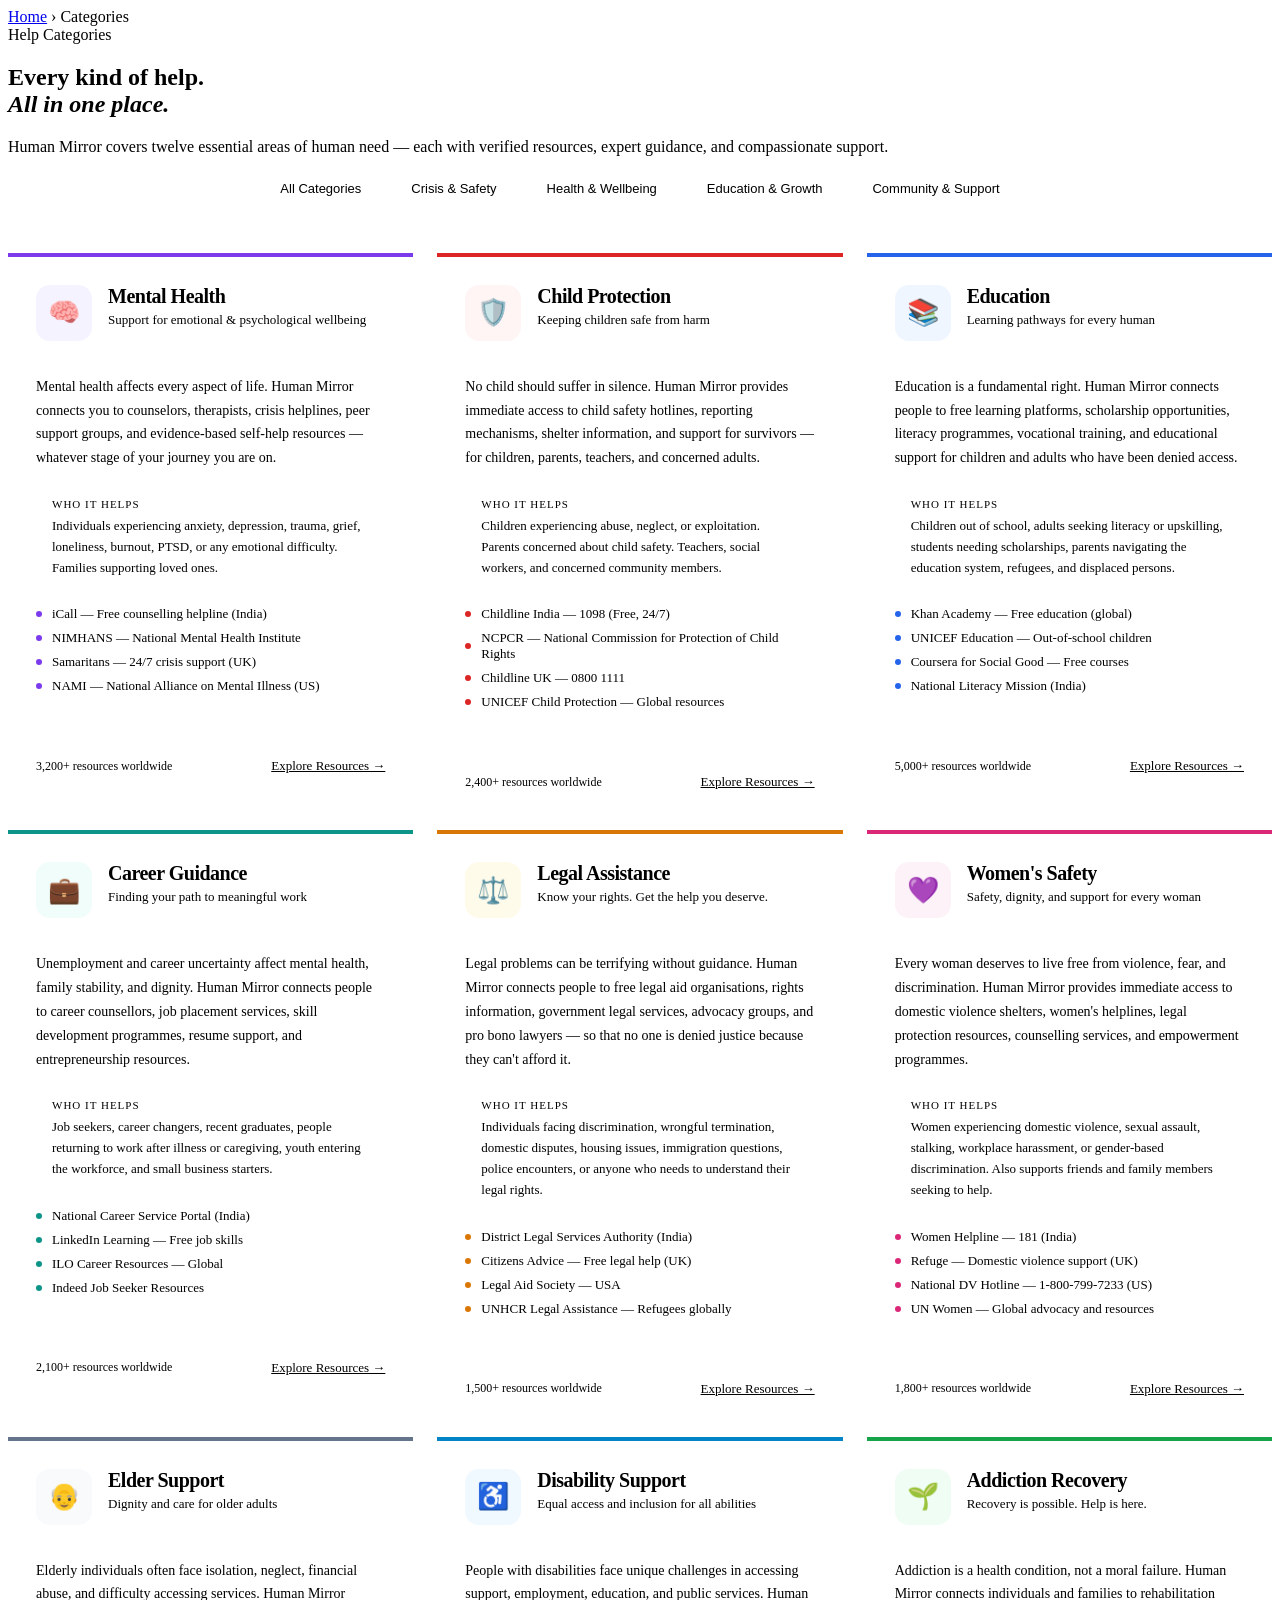
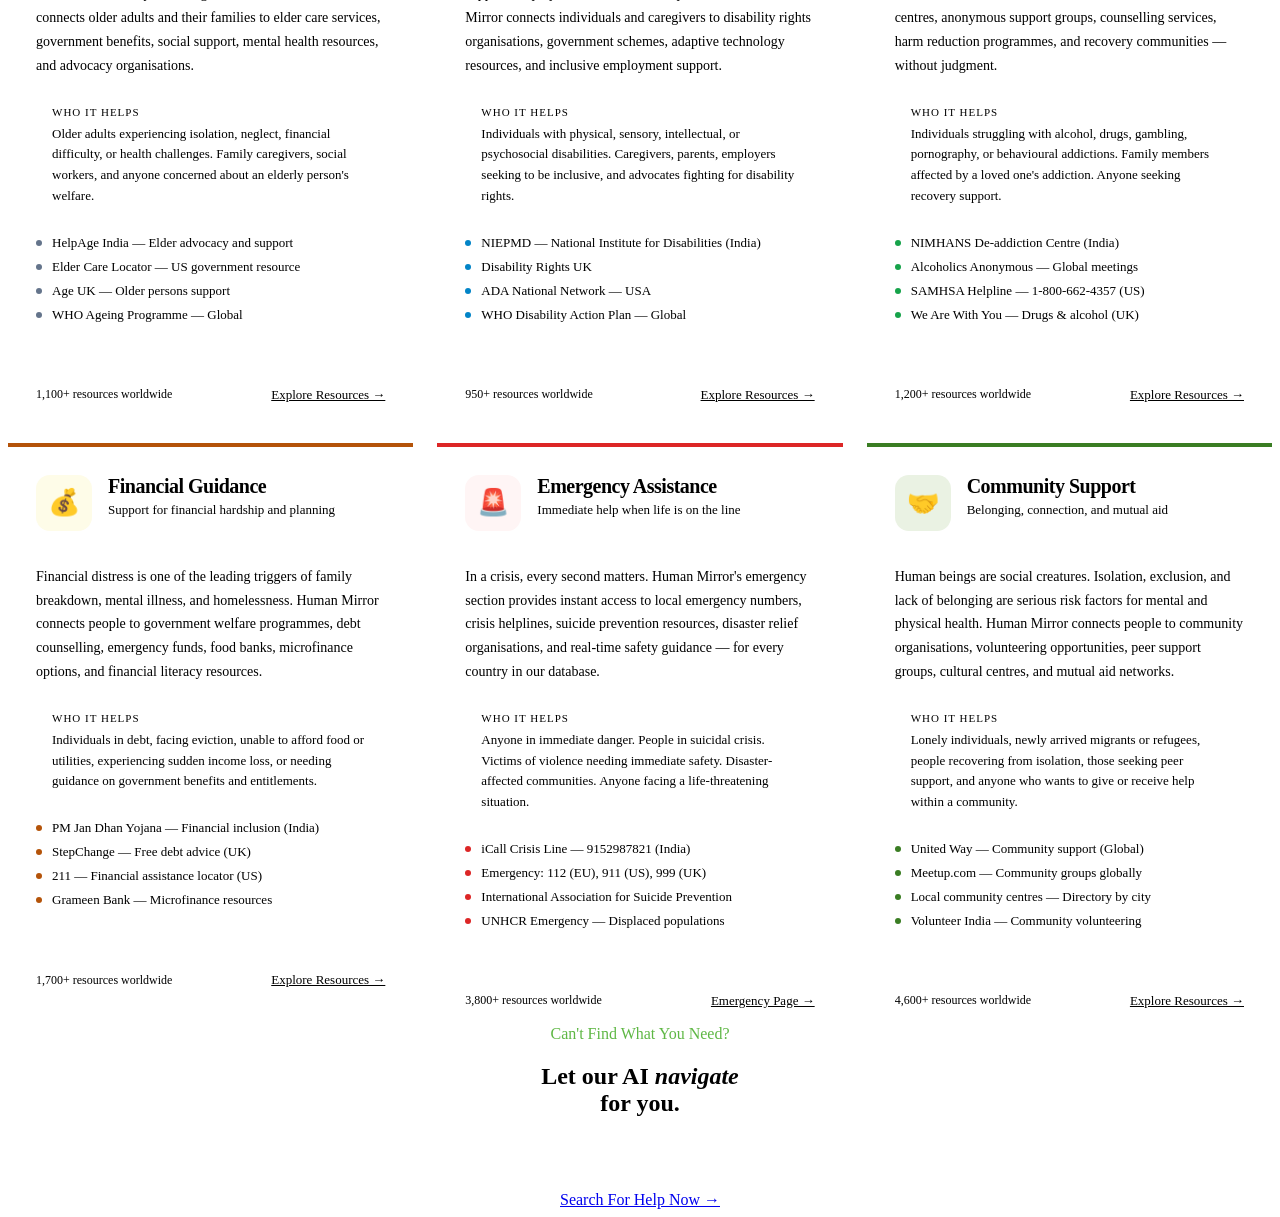
==== categories.html @ 1dd668d5 "Add files via upload Initial Human Mirror Website" ====
<!DOCTYPE html>
<html lang="en">
<head>
<meta charset="UTF-8"><meta name="viewport" content="width=device-width, initial-scale=1.0">
<title>Categories — Human Mirror</title>
<link rel="stylesheet" href="assets/css/style.css">
<style>
.filter-bar{display:flex;gap:10px;flex-wrap:wrap;justify-content:center;margin-bottom:48px;}
.filter-btn{padding:9px 20px;border-radius:50px;border:1.5px solid var(--border);background:var(--white);font-family:'DM Sans',sans-serif;font-size:13px;font-weight:400;color:var(--muted);cursor:pointer;transition:all .2s;}
.filter-btn:hover,.filter-btn.active{background:var(--navy);color:var(--white);border-color:var(--navy);}
.cats-grid{display:grid;grid-template-columns:repeat(3,1fr);gap:24px;}
.cat-full{border-radius:var(--radius-lg);overflow:hidden;border:1px solid var(--border);background:var(--white);transition:all .25s;cursor:pointer;}
.cat-full:hover{transform:translateY(-5px);box-shadow:var(--shadow-lg);border-color:transparent;}
.cat-full-header{padding:28px 28px 20px;display:flex;align-items:flex-start;gap:16px;}
.cat-full-icon{width:56px;height:56px;border-radius:14px;display:flex;align-items:center;justify-content:center;font-size:26px;flex-shrink:0;}
.cat-full-meta{}
.cat-full-name{font-family:'Fraunces',serif;font-size:20px;font-weight:600;color:var(--navy);letter-spacing:-0.5px;margin-bottom:4px;}
.cat-full-tagline{font-size:13px;color:var(--muted);font-weight:300;}
.cat-full-body{padding:0 28px 28px;}
.cat-full-desc{font-size:14px;color:var(--muted);line-height:1.7;font-weight:300;margin-bottom:16px;}
.cat-who{background:var(--cream);border-radius:var(--radius-sm);padding:12px 16px;margin-bottom:16px;}
.cat-who-label{font-size:11px;font-weight:500;letter-spacing:1px;text-transform:uppercase;color:var(--muted);margin-bottom:6px;}
.cat-who-list{font-size:13px;color:var(--navy);font-weight:300;line-height:1.6;}
.cat-resources{display:flex;flex-direction:column;gap:8px;margin-bottom:20px;}
.cat-resource-item{display:flex;align-items:center;gap:10px;font-size:13px;color:var(--muted);font-weight:300;}
.cat-resource-dot{width:6px;height:6px;border-radius:50%;flex-shrink:0;}
.cat-full-footer{padding:16px 28px;border-top:1px solid var(--border);display:flex;align-items:center;justify-content:space-between;}
.cat-count-badge{font-size:12px;color:var(--muted);}
.cat-explore-link{font-size:13px;font-weight:500;color:var(--green-mid);display:flex;align-items:center;gap:6px;}
.cat-explore-link:hover{text-decoration:underline;}
.accent-bar{height:4px;width:100%;}
@media(max-width:1024px){.cats-grid{grid-template-columns:repeat(2,1fr);}}
@media(max-width:640px){.cats-grid{grid-template-columns:1fr;}}
</style>
</head>
<body>
<div id="hm-nav"></div>

<section class="page-hero">
  <div class="page-hero-bg"><div class="page-hero-dots"></div></div>
  <div class="page-hero-content">
    <div class="page-breadcrumb"><a href="index.html">Home</a> › Categories</div>
    <div class="page-badge">Help Categories</div>
    <h1 class="page-title">Every kind of help.<br><em>All in one place.</em></h1>
    <p class="page-subtitle">Human Mirror covers twelve essential areas of human need — each with verified resources, expert guidance, and compassionate support.</p>
  </div>
</section>

<section class="section" style="background:var(--white)">
  <div class="section-inner-wide">
    <div class="filter-bar reveal">
      <button class="filter-btn active" data-filter="all">All Categories</button>
      <button class="filter-btn" data-filter="crisis">Crisis &amp; Safety</button>
      <button class="filter-btn" data-filter="health">Health &amp; Wellbeing</button>
      <button class="filter-btn" data-filter="growth">Education &amp; Growth</button>
      <button class="filter-btn" data-filter="community">Community &amp; Support</button>
    </div>
    <div class="cats-grid">

      <!-- MENTAL HEALTH -->
      <div class="cat-full reveal" data-category="health">
        <div class="accent-bar" style="background:#7C3AED;"></div>
        <div class="cat-full-header">
          <div class="cat-full-icon" style="background:#F5F3FF;">🧠</div>
          <div class="cat-full-meta">
            <div class="cat-full-name">Mental Health</div>
            <div class="cat-full-tagline">Support for emotional &amp; psychological wellbeing</div>
          </div>
        </div>
        <div class="cat-full-body">
          <p class="cat-full-desc">Mental health affects every aspect of life. Human Mirror connects you to counselors, therapists, crisis helplines, peer support groups, and evidence-based self-help resources — whatever stage of your journey you are on.</p>
          <div class="cat-who">
            <div class="cat-who-label">Who It Helps</div>
            <div class="cat-who-list">Individuals experiencing anxiety, depression, trauma, grief, loneliness, burnout, PTSD, or any emotional difficulty. Families supporting loved ones.</div>
          </div>
          <div class="cat-resources">
            <div class="cat-resource-item"><div class="cat-resource-dot" style="background:#7C3AED;"></div>iCall — Free counselling helpline (India)</div>
            <div class="cat-resource-item"><div class="cat-resource-dot" style="background:#7C3AED;"></div>NIMHANS — National Mental Health Institute</div>
            <div class="cat-resource-item"><div class="cat-resource-dot" style="background:#7C3AED;"></div>Samaritans — 24/7 crisis support (UK)</div>
            <div class="cat-resource-item"><div class="cat-resource-dot" style="background:#7C3AED;"></div>NAMI — National Alliance on Mental Illness (US)</div>
          </div>
        </div>
        <div class="cat-full-footer">
          <span class="cat-count-badge">3,200+ resources worldwide</span>
          <a href="emergency.html" class="cat-explore-link">Explore Resources →</a>
        </div>
      </div>

      <!-- CHILD PROTECTION -->
      <div class="cat-full reveal reveal-delay-1" data-category="crisis">
        <div class="accent-bar" style="background:#DC2626;"></div>
        <div class="cat-full-header">
          <div class="cat-full-icon" style="background:#FFF5F5;">🛡️</div>
          <div class="cat-full-meta">
            <div class="cat-full-name">Child Protection</div>
            <div class="cat-full-tagline">Keeping children safe from harm</div>
          </div>
        </div>
        <div class="cat-full-body">
          <p class="cat-full-desc">No child should suffer in silence. Human Mirror provides immediate access to child safety hotlines, reporting mechanisms, shelter information, and support for survivors — for children, parents, teachers, and concerned adults.</p>
          <div class="cat-who">
            <div class="cat-who-label">Who It Helps</div>
            <div class="cat-who-list">Children experiencing abuse, neglect, or exploitation. Parents concerned about child safety. Teachers, social workers, and concerned community members.</div>
          </div>
          <div class="cat-resources">
            <div class="cat-resource-item"><div class="cat-resource-dot" style="background:#DC2626;"></div>Childline India — 1098 (Free, 24/7)</div>
            <div class="cat-resource-item"><div class="cat-resource-dot" style="background:#DC2626;"></div>NCPCR — National Commission for Protection of Child Rights</div>
            <div class="cat-resource-item"><div class="cat-resource-dot" style="background:#DC2626;"></div>Childline UK — 0800 1111</div>
            <div class="cat-resource-item"><div class="cat-resource-dot" style="background:#DC2626;"></div>UNICEF Child Protection — Global resources</div>
          </div>
        </div>
        <div class="cat-full-footer">
          <span class="cat-count-badge">2,400+ resources worldwide</span>
          <a href="emergency.html" class="cat-explore-link">Explore Resources →</a>
        </div>
      </div>

      <!-- EDUCATION -->
      <div class="cat-full reveal reveal-delay-2" data-category="growth">
        <div class="accent-bar" style="background:#2563EB;"></div>
        <div class="cat-full-header">
          <div class="cat-full-icon" style="background:#EFF6FF;">📚</div>
          <div class="cat-full-meta">
            <div class="cat-full-name">Education</div>
            <div class="cat-full-tagline">Learning pathways for every human</div>
          </div>
        </div>
        <div class="cat-full-body">
          <p class="cat-full-desc">Education is a fundamental right. Human Mirror connects people to free learning platforms, scholarship opportunities, literacy programmes, vocational training, and educational support for children and adults who have been denied access.</p>
          <div class="cat-who">
            <div class="cat-who-label">Who It Helps</div>
            <div class="cat-who-list">Children out of school, adults seeking literacy or upskilling, students needing scholarships, parents navigating the education system, refugees, and displaced persons.</div>
          </div>
          <div class="cat-resources">
            <div class="cat-resource-item"><div class="cat-resource-dot" style="background:#2563EB;"></div>Khan Academy — Free education (global)</div>
            <div class="cat-resource-item"><div class="cat-resource-dot" style="background:#2563EB;"></div>UNICEF Education — Out-of-school children</div>
            <div class="cat-resource-item"><div class="cat-resource-dot" style="background:#2563EB;"></div>Coursera for Social Good — Free courses</div>
            <div class="cat-resource-item"><div class="cat-resource-dot" style="background:#2563EB;"></div>National Literacy Mission (India)</div>
          </div>
        </div>
        <div class="cat-full-footer">
          <span class="cat-count-badge">5,000+ resources worldwide</span>
          <a href="#" class="cat-explore-link">Explore Resources →</a>
        </div>
      </div>

      <!-- CAREER GUIDANCE -->
      <div class="cat-full reveal" data-category="growth">
        <div class="accent-bar" style="background:#0D9488;"></div>
        <div class="cat-full-header">
          <div class="cat-full-icon" style="background:#F0FDFA;">💼</div>
          <div class="cat-full-meta">
            <div class="cat-full-name">Career Guidance</div>
            <div class="cat-full-tagline">Finding your path to meaningful work</div>
          </div>
        </div>
        <div class="cat-full-body">
          <p class="cat-full-desc">Unemployment and career uncertainty affect mental health, family stability, and dignity. Human Mirror connects people to career counsellors, job placement services, skill development programmes, resume support, and entrepreneurship resources.</p>
          <div class="cat-who">
            <div class="cat-who-label">Who It Helps</div>
            <div class="cat-who-list">Job seekers, career changers, recent graduates, people returning to work after illness or caregiving, youth entering the workforce, and small business starters.</div>
          </div>
          <div class="cat-resources">
            <div class="cat-resource-item"><div class="cat-resource-dot" style="background:#0D9488;"></div>National Career Service Portal (India)</div>
            <div class="cat-resource-item"><div class="cat-resource-dot" style="background:#0D9488;"></div>LinkedIn Learning — Free job skills</div>
            <div class="cat-resource-item"><div class="cat-resource-dot" style="background:#0D9488;"></div>ILO Career Resources — Global</div>
            <div class="cat-resource-item"><div class="cat-resource-dot" style="background:#0D9488;"></div>Indeed Job Seeker Resources</div>
          </div>
        </div>
        <div class="cat-full-footer">
          <span class="cat-count-badge">2,100+ resources worldwide</span>
          <a href="#" class="cat-explore-link">Explore Resources →</a>
        </div>
      </div>

      <!-- LEGAL ASSISTANCE -->
      <div class="cat-full reveal reveal-delay-1" data-category="crisis">
        <div class="accent-bar" style="background:#D97706;"></div>
        <div class="cat-full-header">
          <div class="cat-full-icon" style="background:#FFFBEB;">⚖️</div>
          <div class="cat-full-meta">
            <div class="cat-full-name">Legal Assistance</div>
            <div class="cat-full-tagline">Know your rights. Get the help you deserve.</div>
          </div>
        </div>
        <div class="cat-full-body">
          <p class="cat-full-desc">Legal problems can be terrifying without guidance. Human Mirror connects people to free legal aid organisations, rights information, government legal services, advocacy groups, and pro bono lawyers — so that no one is denied justice because they can't afford it.</p>
          <div class="cat-who">
            <div class="cat-who-label">Who It Helps</div>
            <div class="cat-who-list">Individuals facing discrimination, wrongful termination, domestic disputes, housing issues, immigration questions, police encounters, or anyone who needs to understand their legal rights.</div>
          </div>
          <div class="cat-resources">
            <div class="cat-resource-item"><div class="cat-resource-dot" style="background:#D97706;"></div>District Legal Services Authority (India)</div>
            <div class="cat-resource-item"><div class="cat-resource-dot" style="background:#D97706;"></div>Citizens Advice — Free legal help (UK)</div>
            <div class="cat-resource-item"><div class="cat-resource-dot" style="background:#D97706;"></div>Legal Aid Society — USA</div>
            <div class="cat-resource-item"><div class="cat-resource-dot" style="background:#D97706;"></div>UNHCR Legal Assistance — Refugees globally</div>
          </div>
        </div>
        <div class="cat-full-footer">
          <span class="cat-count-badge">1,500+ resources worldwide</span>
          <a href="#" class="cat-explore-link">Explore Resources →</a>
        </div>
      </div>

      <!-- WOMEN'S SAFETY -->
      <div class="cat-full reveal reveal-delay-2" data-category="crisis">
        <div class="accent-bar" style="background:#DB2777;"></div>
        <div class="cat-full-header">
          <div class="cat-full-icon" style="background:#FDF2F8;">💜</div>
          <div class="cat-full-meta">
            <div class="cat-full-name">Women's Safety</div>
            <div class="cat-full-tagline">Safety, dignity, and support for every woman</div>
          </div>
        </div>
        <div class="cat-full-body">
          <p class="cat-full-desc">Every woman deserves to live free from violence, fear, and discrimination. Human Mirror provides immediate access to domestic violence shelters, women's helplines, legal protection resources, counselling services, and empowerment programmes.</p>
          <div class="cat-who">
            <div class="cat-who-label">Who It Helps</div>
            <div class="cat-who-list">Women experiencing domestic violence, sexual assault, stalking, workplace harassment, or gender-based discrimination. Also supports friends and family members seeking to help.</div>
          </div>
          <div class="cat-resources">
            <div class="cat-resource-item"><div class="cat-resource-dot" style="background:#DB2777;"></div>Women Helpline — 181 (India)</div>
            <div class="cat-resource-item"><div class="cat-resource-dot" style="background:#DB2777;"></div>Refuge — Domestic violence support (UK)</div>
            <div class="cat-resource-item"><div class="cat-resource-dot" style="background:#DB2777;"></div>National DV Hotline — 1-800-799-7233 (US)</div>
            <div class="cat-resource-item"><div class="cat-resource-dot" style="background:#DB2777;"></div>UN Women — Global advocacy and resources</div>
          </div>
        </div>
        <div class="cat-full-footer">
          <span class="cat-count-badge">1,800+ resources worldwide</span>
          <a href="emergency.html" class="cat-explore-link">Explore Resources →</a>
        </div>
      </div>

      <!-- ELDER SUPPORT -->
      <div class="cat-full reveal" data-category="community">
        <div class="accent-bar" style="background:#64748B;"></div>
        <div class="cat-full-header">
          <div class="cat-full-icon" style="background:#F8FAFC;">👴</div>
          <div class="cat-full-meta">
            <div class="cat-full-name">Elder Support</div>
            <div class="cat-full-tagline">Dignity and care for older adults</div>
          </div>
        </div>
        <div class="cat-full-body">
          <p class="cat-full-desc">Elderly individuals often face isolation, neglect, financial abuse, and difficulty accessing services. Human Mirror connects older adults and their families to elder care services, government benefits, social support, mental health resources, and advocacy organisations.</p>
          <div class="cat-who">
            <div class="cat-who-label">Who It Helps</div>
            <div class="cat-who-list">Older adults experiencing isolation, neglect, financial difficulty, or health challenges. Family caregivers, social workers, and anyone concerned about an elderly person's welfare.</div>
          </div>
          <div class="cat-resources">
            <div class="cat-resource-item"><div class="cat-resource-dot" style="background:#64748B;"></div>HelpAge India — Elder advocacy and support</div>
            <div class="cat-resource-item"><div class="cat-resource-dot" style="background:#64748B;"></div>Elder Care Locator — US government resource</div>
            <div class="cat-resource-item"><div class="cat-resource-dot" style="background:#64748B;"></div>Age UK — Older persons support</div>
            <div class="cat-resource-item"><div class="cat-resource-dot" style="background:#64748B;"></div>WHO Ageing Programme — Global</div>
          </div>
        </div>
        <div class="cat-full-footer">
          <span class="cat-count-badge">1,100+ resources worldwide</span>
          <a href="#" class="cat-explore-link">Explore Resources →</a>
        </div>
      </div>

      <!-- DISABILITY SUPPORT -->
      <div class="cat-full reveal reveal-delay-1" data-category="community">
        <div class="accent-bar" style="background:#0284C7;"></div>
        <div class="cat-full-header">
          <div class="cat-full-icon" style="background:#F0F9FF;">♿</div>
          <div class="cat-full-meta">
            <div class="cat-full-name">Disability Support</div>
            <div class="cat-full-tagline">Equal access and inclusion for all abilities</div>
          </div>
        </div>
        <div class="cat-full-body">
          <p class="cat-full-desc">People with disabilities face unique challenges in accessing support, employment, education, and public services. Human Mirror connects individuals and caregivers to disability rights organisations, government schemes, adaptive technology resources, and inclusive employment support.</p>
          <div class="cat-who">
            <div class="cat-who-label">Who It Helps</div>
            <div class="cat-who-list">Individuals with physical, sensory, intellectual, or psychosocial disabilities. Caregivers, parents, employers seeking to be inclusive, and advocates fighting for disability rights.</div>
          </div>
          <div class="cat-resources">
            <div class="cat-resource-item"><div class="cat-resource-dot" style="background:#0284C7;"></div>NIEPMD — National Institute for Disabilities (India)</div>
            <div class="cat-resource-item"><div class="cat-resource-dot" style="background:#0284C7;"></div>Disability Rights UK</div>
            <div class="cat-resource-item"><div class="cat-resource-dot" style="background:#0284C7;"></div>ADA National Network — USA</div>
            <div class="cat-resource-item"><div class="cat-resource-dot" style="background:#0284C7;"></div>WHO Disability Action Plan — Global</div>
          </div>
        </div>
        <div class="cat-full-footer">
          <span class="cat-count-badge">950+ resources worldwide</span>
          <a href="#" class="cat-explore-link">Explore Resources →</a>
        </div>
      </div>

      <!-- ADDICTION RECOVERY -->
      <div class="cat-full reveal reveal-delay-2" data-category="health">
        <div class="accent-bar" style="background:#16A34A;"></div>
        <div class="cat-full-header">
          <div class="cat-full-icon" style="background:#F0FDF4;">🌱</div>
          <div class="cat-full-meta">
            <div class="cat-full-name">Addiction Recovery</div>
            <div class="cat-full-tagline">Recovery is possible. Help is here.</div>
          </div>
        </div>
        <div class="cat-full-body">
          <p class="cat-full-desc">Addiction is a health condition, not a moral failure. Human Mirror connects individuals and families to rehabilitation centres, anonymous support groups, counselling services, harm reduction programmes, and recovery communities — without judgment.</p>
          <div class="cat-who">
            <div class="cat-who-label">Who It Helps</div>
            <div class="cat-who-list">Individuals struggling with alcohol, drugs, gambling, pornography, or behavioural addictions. Family members affected by a loved one's addiction. Anyone seeking recovery support.</div>
          </div>
          <div class="cat-resources">
            <div class="cat-resource-item"><div class="cat-resource-dot" style="background:#16A34A;"></div>NIMHANS De-addiction Centre (India)</div>
            <div class="cat-resource-item"><div class="cat-resource-dot" style="background:#16A34A;"></div>Alcoholics Anonymous — Global meetings</div>
            <div class="cat-resource-item"><div class="cat-resource-dot" style="background:#16A34A;"></div>SAMHSA Helpline — 1-800-662-4357 (US)</div>
            <div class="cat-resource-item"><div class="cat-resource-dot" style="background:#16A34A;"></div>We Are With You — Drugs &amp; alcohol (UK)</div>
          </div>
        </div>
        <div class="cat-full-footer">
          <span class="cat-count-badge">1,200+ resources worldwide</span>
          <a href="#" class="cat-explore-link">Explore Resources →</a>
        </div>
      </div>

      <!-- FINANCIAL GUIDANCE -->
      <div class="cat-full reveal" data-category="growth">
        <div class="accent-bar" style="background:#B45309;"></div>
        <div class="cat-full-header">
          <div class="cat-full-icon" style="background:#FEFCE8;">💰</div>
          <div class="cat-full-meta">
            <div class="cat-full-name">Financial Guidance</div>
            <div class="cat-full-tagline">Support for financial hardship and planning</div>
          </div>
        </div>
        <div class="cat-full-body">
          <p class="cat-full-desc">Financial distress is one of the leading triggers of family breakdown, mental illness, and homelessness. Human Mirror connects people to government welfare programmes, debt counselling, emergency funds, food banks, microfinance options, and financial literacy resources.</p>
          <div class="cat-who">
            <div class="cat-who-label">Who It Helps</div>
            <div class="cat-who-list">Individuals in debt, facing eviction, unable to afford food or utilities, experiencing sudden income loss, or needing guidance on government benefits and entitlements.</div>
          </div>
          <div class="cat-resources">
            <div class="cat-resource-item"><div class="cat-resource-dot" style="background:#B45309;"></div>PM Jan Dhan Yojana — Financial inclusion (India)</div>
            <div class="cat-resource-item"><div class="cat-resource-dot" style="background:#B45309;"></div>StepChange — Free debt advice (UK)</div>
            <div class="cat-resource-item"><div class="cat-resource-dot" style="background:#B45309;"></div>211 — Financial assistance locator (US)</div>
            <div class="cat-resource-item"><div class="cat-resource-dot" style="background:#B45309;"></div>Grameen Bank — Microfinance resources</div>
          </div>
        </div>
        <div class="cat-full-footer">
          <span class="cat-count-badge">1,700+ resources worldwide</span>
          <a href="#" class="cat-explore-link">Explore Resources →</a>
        </div>
      </div>

      <!-- EMERGENCY ASSISTANCE -->
      <div class="cat-full reveal reveal-delay-1" data-category="crisis">
        <div class="accent-bar" style="background:#DC2626;"></div>
        <div class="cat-full-header">
          <div class="cat-full-icon" style="background:#FFF5F5;">🚨</div>
          <div class="cat-full-meta">
            <div class="cat-full-name">Emergency Assistance</div>
            <div class="cat-full-tagline">Immediate help when life is on the line</div>
          </div>
        </div>
        <div class="cat-full-body">
          <p class="cat-full-desc">In a crisis, every second matters. Human Mirror's emergency section provides instant access to local emergency numbers, crisis helplines, suicide prevention resources, disaster relief organisations, and real-time safety guidance — for every country in our database.</p>
          <div class="cat-who">
            <div class="cat-who-label">Who It Helps</div>
            <div class="cat-who-list">Anyone in immediate danger. People in suicidal crisis. Victims of violence needing immediate safety. Disaster-affected communities. Anyone facing a life-threatening situation.</div>
          </div>
          <div class="cat-resources">
            <div class="cat-resource-item"><div class="cat-resource-dot" style="background:#DC2626;"></div>iCall Crisis Line — 9152987821 (India)</div>
            <div class="cat-resource-item"><div class="cat-resource-dot" style="background:#DC2626;"></div>Emergency: 112 (EU), 911 (US), 999 (UK)</div>
            <div class="cat-resource-item"><div class="cat-resource-dot" style="background:#DC2626;"></div>International Association for Suicide Prevention</div>
            <div class="cat-resource-item"><div class="cat-resource-dot" style="background:#DC2626;"></div>UNHCR Emergency — Displaced populations</div>
          </div>
        </div>
        <div class="cat-full-footer">
          <span class="cat-count-badge">3,800+ resources worldwide</span>
          <a href="emergency.html" class="cat-explore-link">Emergency Page →</a>
        </div>
      </div>

      <!-- COMMUNITY SUPPORT -->
      <div class="cat-full reveal reveal-delay-2" data-category="community">
        <div class="accent-bar" style="background:#3A7D23;"></div>
        <div class="cat-full-header">
          <div class="cat-full-icon" style="background:#EAF2E3;">🤝</div>
          <div class="cat-full-meta">
            <div class="cat-full-name">Community Support</div>
            <div class="cat-full-tagline">Belonging, connection, and mutual aid</div>
          </div>
        </div>
        <div class="cat-full-body">
          <p class="cat-full-desc">Human beings are social creatures. Isolation, exclusion, and lack of belonging are serious risk factors for mental and physical health. Human Mirror connects people to community organisations, volunteering opportunities, peer support groups, cultural centres, and mutual aid networks.</p>
          <div class="cat-who">
            <div class="cat-who-label">Who It Helps</div>
            <div class="cat-who-list">Lonely individuals, newly arrived migrants or refugees, people recovering from isolation, those seeking peer support, and anyone who wants to give or receive help within a community.</div>
          </div>
          <div class="cat-resources">
            <div class="cat-resource-item"><div class="cat-resource-dot" style="background:#3A7D23;"></div>United Way — Community support (Global)</div>
            <div class="cat-resource-item"><div class="cat-resource-dot" style="background:#3A7D23;"></div>Meetup.com — Community groups globally</div>
            <div class="cat-resource-item"><div class="cat-resource-dot" style="background:#3A7D23;"></div>Local community centres — Directory by city</div>
            <div class="cat-resource-item"><div class="cat-resource-dot" style="background:#3A7D23;"></div>Volunteer India — Community volunteering</div>
          </div>
        </div>
        <div class="cat-full-footer">
          <span class="cat-count-badge">4,600+ resources worldwide</span>
          <a href="#" class="cat-explore-link">Explore Resources →</a>
        </div>
      </div>

    </div>
  </div>
</section>

<!-- CTA -->
<section class="section" style="background:var(--navy);text-align:center;">
  <div class="section-inner-narrow reveal">
    <div class="section-tag" style="color:rgba(76,175,48,0.9);">Can't Find What You Need?</div>
    <h2 class="section-title" style="color:var(--white);">Let our AI <em>navigate</em><br>for you.</h2>
    <p class="section-desc" style="color:rgba(255,255,255,0.5);margin-bottom:36px;">Simply describe your situation in your own words. Human Mirror's AI will find the right category and the right resources — automatically.</p>
    <a href="index.html#hero" class="btn btn-green btn-lg">Search For Help Now →</a>
  </div>
</section>

<div id="hm-footer"></div>
<script src="assets/js/layout.js"></script>
<script src="assets/js/main.js"></script>
<script>
document.querySelectorAll('.filter-btn').forEach(btn=>{
  btn.addEventListener('click',()=>{
    document.querySelectorAll('.filter-btn').forEach(b=>b.classList.remove('active'));
    btn.classList.add('active');
    const f=btn.getAttribute('data-filter');
    document.querySelectorAll('.cat-full').forEach(c=>{
      if(f==='all'||c.getAttribute('data-category')===f){c.style.display='';} else{c.style.display='none';}
    });
  });
});
</script>
</body>
</html>
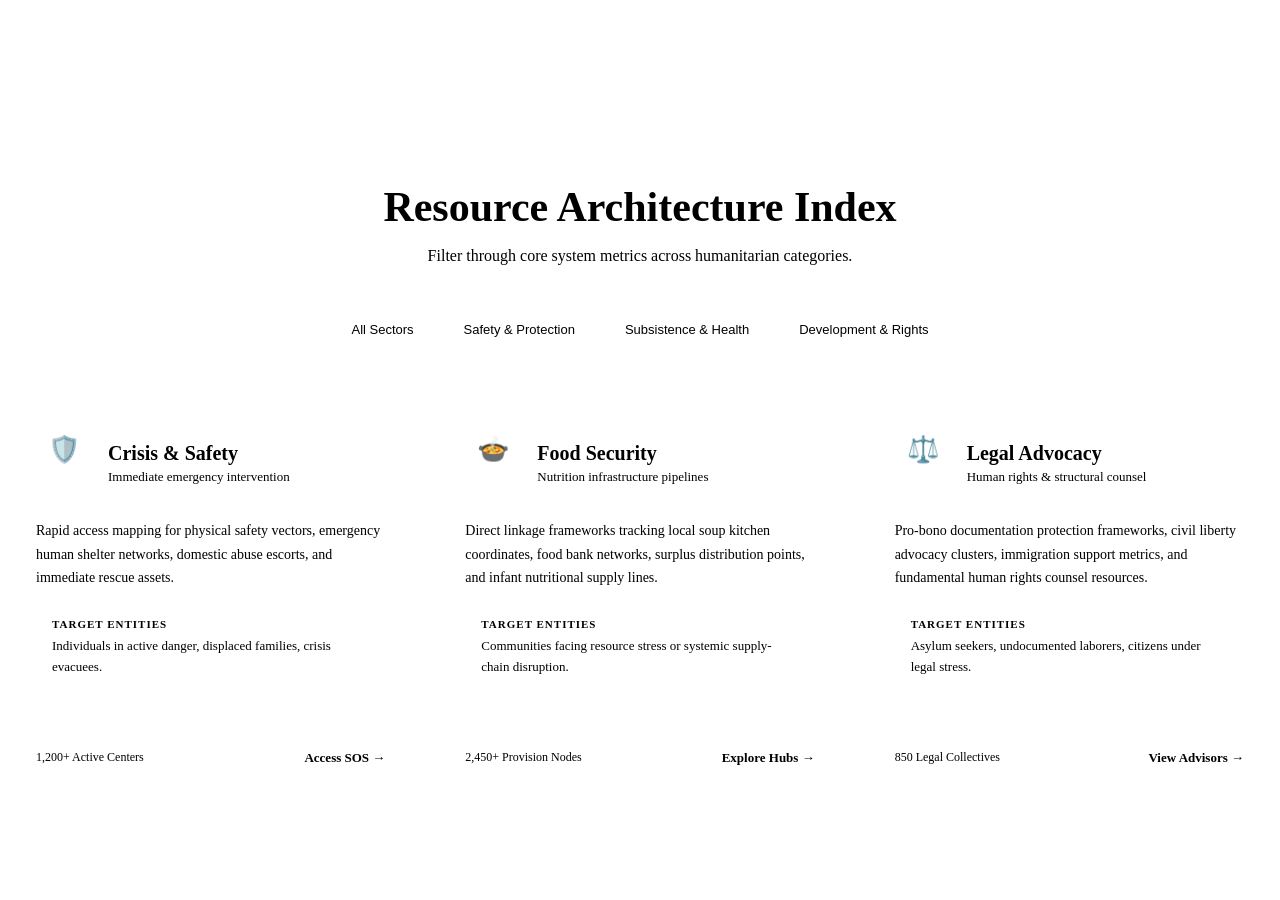
==== commit 10d3d04b: "Update categories.html" ====
--- a/categories.html
+++ b/categories.html
@@ -1,438 +1,141 @@
 <!DOCTYPE html>
 <html lang="en">
 <head>
-<meta charset="UTF-8"><meta name="viewport" content="width=device-width, initial-scale=1.0">
-<title>Categories — Human Mirror</title>
-<link rel="stylesheet" href="assets/css/style.css">
-<style>
-.filter-bar{display:flex;gap:10px;flex-wrap:wrap;justify-content:center;margin-bottom:48px;}
-.filter-btn{padding:9px 20px;border-radius:50px;border:1.5px solid var(--border);background:var(--white);font-family:'DM Sans',sans-serif;font-size:13px;font-weight:400;color:var(--muted);cursor:pointer;transition:all .2s;}
-.filter-btn:hover,.filter-btn.active{background:var(--navy);color:var(--white);border-color:var(--navy);}
-.cats-grid{display:grid;grid-template-columns:repeat(3,1fr);gap:24px;}
-.cat-full{border-radius:var(--radius-lg);overflow:hidden;border:1px solid var(--border);background:var(--white);transition:all .25s;cursor:pointer;}
-.cat-full:hover{transform:translateY(-5px);box-shadow:var(--shadow-lg);border-color:transparent;}
-.cat-full-header{padding:28px 28px 20px;display:flex;align-items:flex-start;gap:16px;}
-.cat-full-icon{width:56px;height:56px;border-radius:14px;display:flex;align-items:center;justify-content:center;font-size:26px;flex-shrink:0;}
-.cat-full-meta{}
-.cat-full-name{font-family:'Fraunces',serif;font-size:20px;font-weight:600;color:var(--navy);letter-spacing:-0.5px;margin-bottom:4px;}
-.cat-full-tagline{font-size:13px;color:var(--muted);font-weight:300;}
-.cat-full-body{padding:0 28px 28px;}
-.cat-full-desc{font-size:14px;color:var(--muted);line-height:1.7;font-weight:300;margin-bottom:16px;}
-.cat-who{background:var(--cream);border-radius:var(--radius-sm);padding:12px 16px;margin-bottom:16px;}
-.cat-who-label{font-size:11px;font-weight:500;letter-spacing:1px;text-transform:uppercase;color:var(--muted);margin-bottom:6px;}
-.cat-who-list{font-size:13px;color:var(--navy);font-weight:300;line-height:1.6;}
-.cat-resources{display:flex;flex-direction:column;gap:8px;margin-bottom:20px;}
-.cat-resource-item{display:flex;align-items:center;gap:10px;font-size:13px;color:var(--muted);font-weight:300;}
-.cat-resource-dot{width:6px;height:6px;border-radius:50%;flex-shrink:0;}
-.cat-full-footer{padding:16px 28px;border-top:1px solid var(--border);display:flex;align-items:center;justify-content:space-between;}
-.cat-count-badge{font-size:12px;color:var(--muted);}
-.cat-explore-link{font-size:13px;font-weight:500;color:var(--green-mid);display:flex;align-items:center;gap:6px;}
-.cat-explore-link:hover{text-decoration:underline;}
-.accent-bar{height:4px;width:100%;}
-@media(max-width:1024px){.cats-grid{grid-template-columns:repeat(2,1fr);}}
-@media(max-width:640px){.cats-grid{grid-template-columns:1fr;}}
-</style>
+  <meta charset="UTF-8">
+  <meta name="viewport" content="width=device-width, initial-scale=1.0">
+  <title>Categories — Human Mirror</title>
+  <link rel="stylesheet" href="assets/css/style.css">
+  <style>
+    .filter-bar { display: flex; gap: 10px; flex-wrap: wrap; justify-content: center; margin-bottom: 48px; }
+    .filter-btn { padding: 9px 20px; border-radius: 50px; border: 1.5px solid var(--border); background: var(--white); font-size: 13px; font-weight: 500; color: var(--muted); cursor: pointer; transition: all var(--transition); }
+    .filter-btn:hover, .filter-btn.active { background: var(--navy); color: var(--white); border-color: var(--navy); }
+    .cats-grid { display: grid; grid-template-columns: repeat(3, 1fr); gap: 24px; }
+    .cat-full { border-radius: var(--radius-lg); overflow: hidden; border: 1px solid var(--border); background: var(--white); transition: all var(--transition); display: flex; flex-direction: column; justify-content: space-between; }
+    .cat-full:hover { transform: translateY(-5px); box-shadow: var(--shadow-lg); }
+    .cat-full-header { padding: 28px 28px 20px; display: flex; align-items: flex-start; gap: 16px; }
+    .cat-full-icon { width: 56px; height: 56px; border-radius: 14px; display: flex; align-items: center; justify-content: center; font-size: 26px; flex-shrink: 0; background: var(--green-pale); }
+    .cat-full-name { font-size: 20px; font-weight: 600; color: var(--navy); margin-bottom: 4px; }
+    .cat-full-tagline { font-size: 13px; color: var(--muted); font-weight: 300; }
+    .cat-full-body { padding: 0 28px 28px; flex-grow: 1; }
+    .cat-full-desc { font-size: 14px; color: var(--muted); line-height: 1.7; font-weight: 300; margin-bottom: 16px; }
+    .cat-who { background: var(--cream); border-radius: var(--radius-sm); padding: 12px 16px; margin-bottom: 16px; }
+    .cat-who-label { font-size: 11px; font-weight: 600; letter-spacing: 1px; text-transform: uppercase; color: var(--muted); margin-bottom: 6px; }
+    .cat-who-list { font-size: 13px; color: var(--navy); font-weight: 300; line-height: 1.6; }
+    .cat-full-footer { padding: 16px 28px; background: var(--surface); border-top: 1px solid var(--border); display: flex; align-items: center; justify-content: space-between; }
+    .cat-count-badge { font-size: 12px; color: var(--muted); font-weight: 500; }
+    .cat-explore-link { font-size: 13px; color: var(--green-mid); font-weight: 600; text-decoration: none; }
+  </style>
 </head>
 <body>
-<div id="hm-nav"></div>
+  <div id="hm-header"></div>
 
-<section class="page-hero">
-  <div class="page-hero-bg"><div class="page-hero-dots"></div></div>
-  <div class="page-hero-content">
-    <div class="page-breadcrumb"><a href="index.html">Home</a> › Categories</div>
-    <div class="page-badge">Help Categories</div>
-    <h1 class="page-title">Every kind of help.<br><em>All in one place.</em></h1>
-    <p class="page-subtitle">Human Mirror covers twelve essential areas of human need — each with verified resources, expert guidance, and compassionate support.</p>
-  </div>
-</section>
+  <section class="section" style="padding-top: 140px;">
+    <div class="container">
+      <div style="text-align:center; max-width:700px; margin:0 auto 48px;" class="reveal">
+        <h2 style="font-size:42px; margin-bottom:16px;">Resource Architecture Index</h2>
+        <p style="color:var(--muted); font-weight:300;">Filter through core system metrics across humanitarian categories.</p>
+      </div>
 
-<section class="section" style="background:var(--white)">
-  <div class="section-inner-wide">
-    <div class="filter-bar reveal">
-      <button class="filter-btn active" data-filter="all">All Categories</button>
-      <button class="filter-btn" data-filter="crisis">Crisis &amp; Safety</button>
-      <button class="filter-btn" data-filter="health">Health &amp; Wellbeing</button>
-      <button class="filter-btn" data-filter="growth">Education &amp; Growth</button>
-      <button class="filter-btn" data-filter="community">Community &amp; Support</button>
-    </div>
-    <div class="cats-grid">
+      <div class="filter-bar reveal">
+        <button class="filter-btn active" data-filter="all">All Sectors</button>
+        <button class="filter-btn" data-filter="protection">Safety & Protection</button>
+        <button class="filter-btn" data-filter="subsistence">Subsistence & Health</button>
+        <button class="filter-btn" data-filter="growth">Development & Rights</button>
+      </div>
 
-      <!-- MENTAL HEALTH -->
-      <div class="cat-full reveal" data-category="health">
-        <div class="accent-bar" style="background:#7C3AED;"></div>
-        <div class="cat-full-header">
-          <div class="cat-full-icon" style="background:#F5F3FF;">🧠</div>
-          <div class="cat-full-meta">
-            <div class="cat-full-name">Mental Health</div>
-            <div class="cat-full-tagline">Support for emotional &amp; psychological wellbeing</div>
+      <div class="cats-grid">
+        <div class="cat-full reveal" data-category="protection">
+          <div>
+            <div class="cat-full-header">
+              <div class="cat-full-icon">🛡️</div>
+              <div>
+                <h3 class="cat-full-name">Crisis & Safety</h3>
+                <div class="cat-full-tagline">Immediate emergency intervention</div>
+              </div>
+            </div>
+            <div class="cat-full-body">
+              <p class="cat-full-desc">Rapid access mapping for physical safety vectors, emergency human shelter networks, domestic abuse escorts, and immediate rescue assets.</p>
+              <div class="cat-who">
+                <div class="cat-who-label">Target Entities</div>
+                <div class="cat-who-list">Individuals in active danger, displaced families, crisis evacuees.</div>
+              </div>
+            </div>
+          </div>
+          <div class="cat-full-footer">
+            <span class="cat-count-badge">1,200+ Active Centers</span>
+            <a href="emergency.html" class="cat-explore-link">Access SOS →</a>
           </div>
         </div>
-        <div class="cat-full-body">
-          <p class="cat-full-desc">Mental health affects every aspect of life. Human Mirror connects you to counselors, therapists, crisis helplines, peer support groups, and evidence-based self-help resources — whatever stage of your journey you are on.</p>
-          <div class="cat-who">
-            <div class="cat-who-label">Who It Helps</div>
-            <div class="cat-who-list">Individuals experiencing anxiety, depression, trauma, grief, loneliness, burnout, PTSD, or any emotional difficulty. Families supporting loved ones.</div>
+
+        <div class="cat-full reveal" data-category="subsistence">
+          <div>
+            <div class="cat-full-header">
+              <div class="cat-full-icon">🍲</div>
+              <div>
+                <h3 class="cat-full-name">Food Security</h3>
+                <div class="cat-full-tagline">Nutrition infrastructure pipelines</div>
+              </div>
+            </div>
+            <div class="cat-full-body">
+              <p class="cat-full-desc">Direct linkage frameworks tracking local soup kitchen coordinates, food bank networks, surplus distribution points, and infant nutritional supply lines.</p>
+              <div class="cat-who">
+                <div class="cat-who-label">Target Entities</div>
+                <div class="cat-who-list">Communities facing resource stress or systemic supply-chain disruption.</div>
+              </div>
+            </div>
           </div>
-          <div class="cat-resources">
-            <div class="cat-resource-item"><div class="cat-resource-dot" style="background:#7C3AED;"></div>iCall — Free counselling helpline (India)</div>
-            <div class="cat-resource-item"><div class="cat-resource-dot" style="background:#7C3AED;"></div>NIMHANS — National Mental Health Institute</div>
-            <div class="cat-resource-item"><div class="cat-resource-dot" style="background:#7C3AED;"></div>Samaritans — 24/7 crisis support (UK)</div>
-            <div class="cat-resource-item"><div class="cat-resource-dot" style="background:#7C3AED;"></div>NAMI — National Alliance on Mental Illness (US)</div>
+          <div class="cat-full-footer">
+            <span class="cat-count-badge">2,450+ Provision Nodes</span>
+            <a href="#" class="cat-explore-link">Explore Hubs →</a>
           </div>
         </div>
-        <div class="cat-full-footer">
-          <span class="cat-count-badge">3,200+ resources worldwide</span>
-          <a href="emergency.html" class="cat-explore-link">Explore Resources →</a>
+
+        <div class="cat-full reveal" data-category="growth">
+          <div>
+            <div class="cat-full-header">
+              <div class="cat-full-icon">⚖️</div>
+              <div>
+                <h3 class="cat-full-name">Legal Advocacy</h3>
+                <div class="cat-full-tagline">Human rights & structural counsel</div>
+              </div>
+            </div>
+            <div class="cat-full-body">
+              <p class="cat-full-desc">Pro-bono documentation protection frameworks, civil liberty advocacy clusters, immigration support metrics, and fundamental human rights counsel resources.</p>
+              <div class="cat-who">
+                <div class="cat-who-label">Target Entities</div>
+                <div class="cat-who-list">Asylum seekers, undocumented laborers, citizens under legal stress.</div>
+              </div>
+            </div>
+          </div>
+          <div class="cat-full-footer">
+            <span class="cat-count-badge">850 Legal Collectives</span>
+            <a href="#" class="cat-explore-link">View Advisors →</a>
+          </div>
         </div>
       </div>
+    </div>
+  </section>
 
-      <!-- CHILD PROTECTION -->
-      <div class="cat-full reveal reveal-delay-1" data-category="crisis">
-        <div class="accent-bar" style="background:#DC2626;"></div>
-        <div class="cat-full-header">
-          <div class="cat-full-icon" style="background:#FFF5F5;">🛡️</div>
-          <div class="cat-full-meta">
-            <div class="cat-full-name">Child Protection</div>
-            <div class="cat-full-tagline">Keeping children safe from harm</div>
-          </div>
-        </div>
-        <div class="cat-full-body">
-          <p class="cat-full-desc">No child should suffer in silence. Human Mirror provides immediate access to child safety hotlines, reporting mechanisms, shelter information, and support for survivors — for children, parents, teachers, and concerned adults.</p>
-          <div class="cat-who">
-            <div class="cat-who-label">Who It Helps</div>
-            <div class="cat-who-list">Children experiencing abuse, neglect, or exploitation. Parents concerned about child safety. Teachers, social workers, and concerned community members.</div>
-          </div>
-          <div class="cat-resources">
-            <div class="cat-resource-item"><div class="cat-resource-dot" style="background:#DC2626;"></div>Childline India — 1098 (Free, 24/7)</div>
-            <div class="cat-resource-item"><div class="cat-resource-dot" style="background:#DC2626;"></div>NCPCR — National Commission for Protection of Child Rights</div>
-            <div class="cat-resource-item"><div class="cat-resource-dot" style="background:#DC2626;"></div>Childline UK — 0800 1111</div>
-            <div class="cat-resource-item"><div class="cat-resource-dot" style="background:#DC2626;"></div>UNICEF Child Protection — Global resources</div>
-          </div>
-        </div>
-        <div class="cat-full-footer">
-          <span class="cat-count-badge">2,400+ resources worldwide</span>
-          <a href="emergency.html" class="cat-explore-link">Explore Resources →</a>
-        </div>
-      </div>
-
-      <!-- EDUCATION -->
-      <div class="cat-full reveal reveal-delay-2" data-category="growth">
-        <div class="accent-bar" style="background:#2563EB;"></div>
-        <div class="cat-full-header">
-          <div class="cat-full-icon" style="background:#EFF6FF;">📚</div>
-          <div class="cat-full-meta">
-            <div class="cat-full-name">Education</div>
-            <div class="cat-full-tagline">Learning pathways for every human</div>
-          </div>
-        </div>
-        <div class="cat-full-body">
-          <p class="cat-full-desc">Education is a fundamental right. Human Mirror connects people to free learning platforms, scholarship opportunities, literacy programmes, vocational training, and educational support for children and adults who have been denied access.</p>
-          <div class="cat-who">
-            <div class="cat-who-label">Who It Helps</div>
-            <div class="cat-who-list">Children out of school, adults seeking literacy or upskilling, students needing scholarships, parents navigating the education system, refugees, and displaced persons.</div>
-          </div>
-          <div class="cat-resources">
-            <div class="cat-resource-item"><div class="cat-resource-dot" style="background:#2563EB;"></div>Khan Academy — Free education (global)</div>
-            <div class="cat-resource-item"><div class="cat-resource-dot" style="background:#2563EB;"></div>UNICEF Education — Out-of-school children</div>
-            <div class="cat-resource-item"><div class="cat-resource-dot" style="background:#2563EB;"></div>Coursera for Social Good — Free courses</div>
-            <div class="cat-resource-item"><div class="cat-resource-dot" style="background:#2563EB;"></div>National Literacy Mission (India)</div>
-          </div>
-        </div>
-        <div class="cat-full-footer">
-          <span class="cat-count-badge">5,000+ resources worldwide</span>
-          <a href="#" class="cat-explore-link">Explore Resources →</a>
-        </div>
-      </div>
-
-      <!-- CAREER GUIDANCE -->
-      <div class="cat-full reveal" data-category="growth">
-        <div class="accent-bar" style="background:#0D9488;"></div>
-        <div class="cat-full-header">
-          <div class="cat-full-icon" style="background:#F0FDFA;">💼</div>
-          <div class="cat-full-meta">
-            <div class="cat-full-name">Career Guidance</div>
-            <div class="cat-full-tagline">Finding your path to meaningful work</div>
-          </div>
-        </div>
-        <div class="cat-full-body">
-          <p class="cat-full-desc">Unemployment and career uncertainty affect mental health, family stability, and dignity. Human Mirror connects people to career counsellors, job placement services, skill development programmes, resume support, and entrepreneurship resources.</p>
-          <div class="cat-who">
-            <div class="cat-who-label">Who It Helps</div>
-            <div class="cat-who-list">Job seekers, career changers, recent graduates, people returning to work after illness or caregiving, youth entering the workforce, and small business starters.</div>
-          </div>
-          <div class="cat-resources">
-            <div class="cat-resource-item"><div class="cat-resource-dot" style="background:#0D9488;"></div>National Career Service Portal (India)</div>
-            <div class="cat-resource-item"><div class="cat-resource-dot" style="background:#0D9488;"></div>LinkedIn Learning — Free job skills</div>
-            <div class="cat-resource-item"><div class="cat-resource-dot" style="background:#0D9488;"></div>ILO Career Resources — Global</div>
-            <div class="cat-resource-item"><div class="cat-resource-dot" style="background:#0D9488;"></div>Indeed Job Seeker Resources</div>
-          </div>
-        </div>
-        <div class="cat-full-footer">
-          <span class="cat-count-badge">2,100+ resources worldwide</span>
-          <a href="#" class="cat-explore-link">Explore Resources →</a>
-        </div>
-      </div>
-
-      <!-- LEGAL ASSISTANCE -->
-      <div class="cat-full reveal reveal-delay-1" data-category="crisis">
-        <div class="accent-bar" style="background:#D97706;"></div>
-        <div class="cat-full-header">
-          <div class="cat-full-icon" style="background:#FFFBEB;">⚖️</div>
-          <div class="cat-full-meta">
-            <div class="cat-full-name">Legal Assistance</div>
-            <div class="cat-full-tagline">Know your rights. Get the help you deserve.</div>
-          </div>
-        </div>
-        <div class="cat-full-body">
-          <p class="cat-full-desc">Legal problems can be terrifying without guidance. Human Mirror connects people to free legal aid organisations, rights information, government legal services, advocacy groups, and pro bono lawyers — so that no one is denied justice because they can't afford it.</p>
-          <div class="cat-who">
-            <div class="cat-who-label">Who It Helps</div>
-            <div class="cat-who-list">Individuals facing discrimination, wrongful termination, domestic disputes, housing issues, immigration questions, police encounters, or anyone who needs to understand their legal rights.</div>
-          </div>
-          <div class="cat-resources">
-            <div class="cat-resource-item"><div class="cat-resource-dot" style="background:#D97706;"></div>District Legal Services Authority (India)</div>
-            <div class="cat-resource-item"><div class="cat-resource-dot" style="background:#D97706;"></div>Citizens Advice — Free legal help (UK)</div>
-            <div class="cat-resource-item"><div class="cat-resource-dot" style="background:#D97706;"></div>Legal Aid Society — USA</div>
-            <div class="cat-resource-item"><div class="cat-resource-dot" style="background:#D97706;"></div>UNHCR Legal Assistance — Refugees globally</div>
-          </div>
-        </div>
-        <div class="cat-full-footer">
-          <span class="cat-count-badge">1,500+ resources worldwide</span>
-          <a href="#" class="cat-explore-link">Explore Resources →</a>
-        </div>
-      </div>
-
-      <!-- WOMEN'S SAFETY -->
-      <div class="cat-full reveal reveal-delay-2" data-category="crisis">
-        <div class="accent-bar" style="background:#DB2777;"></div>
-        <div class="cat-full-header">
-          <div class="cat-full-icon" style="background:#FDF2F8;">💜</div>
-          <div class="cat-full-meta">
-            <div class="cat-full-name">Women's Safety</div>
-            <div class="cat-full-tagline">Safety, dignity, and support for every woman</div>
-          </div>
-        </div>
-        <div class="cat-full-body">
-          <p class="cat-full-desc">Every woman deserves to live free from violence, fear, and discrimination. Human Mirror provides immediate access to domestic violence shelters, women's helplines, legal protection resources, counselling services, and empowerment programmes.</p>
-          <div class="cat-who">
-            <div class="cat-who-label">Who It Helps</div>
-            <div class="cat-who-list">Women experiencing domestic violence, sexual assault, stalking, workplace harassment, or gender-based discrimination. Also supports friends and family members seeking to help.</div>
-          </div>
-          <div class="cat-resources">
-            <div class="cat-resource-item"><div class="cat-resource-dot" style="background:#DB2777;"></div>Women Helpline — 181 (India)</div>
-            <div class="cat-resource-item"><div class="cat-resource-dot" style="background:#DB2777;"></div>Refuge — Domestic violence support (UK)</div>
-            <div class="cat-resource-item"><div class="cat-resource-dot" style="background:#DB2777;"></div>National DV Hotline — 1-800-799-7233 (US)</div>
-            <div class="cat-resource-item"><div class="cat-resource-dot" style="background:#DB2777;"></div>UN Women — Global advocacy and resources</div>
-          </div>
-        </div>
-        <div class="cat-full-footer">
-          <span class="cat-count-badge">1,800+ resources worldwide</span>
-          <a href="emergency.html" class="cat-explore-link">Explore Resources →</a>
-        </div>
-      </div>
-
-      <!-- ELDER SUPPORT -->
-      <div class="cat-full reveal" data-category="community">
-        <div class="accent-bar" style="background:#64748B;"></div>
-        <div class="cat-full-header">
-          <div class="cat-full-icon" style="background:#F8FAFC;">👴</div>
-          <div class="cat-full-meta">
-            <div class="cat-full-name">Elder Support</div>
-            <div class="cat-full-tagline">Dignity and care for older adults</div>
-          </div>
-        </div>
-        <div class="cat-full-body">
-          <p class="cat-full-desc">Elderly individuals often face isolation, neglect, financial abuse, and difficulty accessing services. Human Mirror connects older adults and their families to elder care services, government benefits, social support, mental health resources, and advocacy organisations.</p>
-          <div class="cat-who">
-            <div class="cat-who-label">Who It Helps</div>
-            <div class="cat-who-list">Older adults experiencing isolation, neglect, financial difficulty, or health challenges. Family caregivers, social workers, and anyone concerned about an elderly person's welfare.</div>
-          </div>
-          <div class="cat-resources">
-            <div class="cat-resource-item"><div class="cat-resource-dot" style="background:#64748B;"></div>HelpAge India — Elder advocacy and support</div>
-            <div class="cat-resource-item"><div class="cat-resource-dot" style="background:#64748B;"></div>Elder Care Locator — US government resource</div>
-            <div class="cat-resource-item"><div class="cat-resource-dot" style="background:#64748B;"></div>Age UK — Older persons support</div>
-            <div class="cat-resource-item"><div class="cat-resource-dot" style="background:#64748B;"></div>WHO Ageing Programme — Global</div>
-          </div>
-        </div>
-        <div class="cat-full-footer">
-          <span class="cat-count-badge">1,100+ resources worldwide</span>
-          <a href="#" class="cat-explore-link">Explore Resources →</a>
-        </div>
-      </div>
-
-      <!-- DISABILITY SUPPORT -->
-      <div class="cat-full reveal reveal-delay-1" data-category="community">
-        <div class="accent-bar" style="background:#0284C7;"></div>
-        <div class="cat-full-header">
-          <div class="cat-full-icon" style="background:#F0F9FF;">♿</div>
-          <div class="cat-full-meta">
-            <div class="cat-full-name">Disability Support</div>
-            <div class="cat-full-tagline">Equal access and inclusion for all abilities</div>
-          </div>
-        </div>
-        <div class="cat-full-body">
-          <p class="cat-full-desc">People with disabilities face unique challenges in accessing support, employment, education, and public services. Human Mirror connects individuals and caregivers to disability rights organisations, government schemes, adaptive technology resources, and inclusive employment support.</p>
-          <div class="cat-who">
-            <div class="cat-who-label">Who It Helps</div>
-            <div class="cat-who-list">Individuals with physical, sensory, intellectual, or psychosocial disabilities. Caregivers, parents, employers seeking to be inclusive, and advocates fighting for disability rights.</div>
-          </div>
-          <div class="cat-resources">
-            <div class="cat-resource-item"><div class="cat-resource-dot" style="background:#0284C7;"></div>NIEPMD — National Institute for Disabilities (India)</div>
-            <div class="cat-resource-item"><div class="cat-resource-dot" style="background:#0284C7;"></div>Disability Rights UK</div>
-            <div class="cat-resource-item"><div class="cat-resource-dot" style="background:#0284C7;"></div>ADA National Network — USA</div>
-            <div class="cat-resource-item"><div class="cat-resource-dot" style="background:#0284C7;"></div>WHO Disability Action Plan — Global</div>
-          </div>
-        </div>
-        <div class="cat-full-footer">
-          <span class="cat-count-badge">950+ resources worldwide</span>
-          <a href="#" class="cat-explore-link">Explore Resources →</a>
-        </div>
-      </div>
-
-      <!-- ADDICTION RECOVERY -->
-      <div class="cat-full reveal reveal-delay-2" data-category="health">
-        <div class="accent-bar" style="background:#16A34A;"></div>
-        <div class="cat-full-header">
-          <div class="cat-full-icon" style="background:#F0FDF4;">🌱</div>
-          <div class="cat-full-meta">
-            <div class="cat-full-name">Addiction Recovery</div>
-            <div class="cat-full-tagline">Recovery is possible. Help is here.</div>
-          </div>
-        </div>
-        <div class="cat-full-body">
-          <p class="cat-full-desc">Addiction is a health condition, not a moral failure. Human Mirror connects individuals and families to rehabilitation centres, anonymous support groups, counselling services, harm reduction programmes, and recovery communities — without judgment.</p>
-          <div class="cat-who">
-            <div class="cat-who-label">Who It Helps</div>
-            <div class="cat-who-list">Individuals struggling with alcohol, drugs, gambling, pornography, or behavioural addictions. Family members affected by a loved one's addiction. Anyone seeking recovery support.</div>
-          </div>
-          <div class="cat-resources">
-            <div class="cat-resource-item"><div class="cat-resource-dot" style="background:#16A34A;"></div>NIMHANS De-addiction Centre (India)</div>
-            <div class="cat-resource-item"><div class="cat-resource-dot" style="background:#16A34A;"></div>Alcoholics Anonymous — Global meetings</div>
-            <div class="cat-resource-item"><div class="cat-resource-dot" style="background:#16A34A;"></div>SAMHSA Helpline — 1-800-662-4357 (US)</div>
-            <div class="cat-resource-item"><div class="cat-resource-dot" style="background:#16A34A;"></div>We Are With You — Drugs &amp; alcohol (UK)</div>
-          </div>
-        </div>
-        <div class="cat-full-footer">
-          <span class="cat-count-badge">1,200+ resources worldwide</span>
-          <a href="#" class="cat-explore-link">Explore Resources →</a>
-        </div>
-      </div>
-
-      <!-- FINANCIAL GUIDANCE -->
-      <div class="cat-full reveal" data-category="growth">
-        <div class="accent-bar" style="background:#B45309;"></div>
-        <div class="cat-full-header">
-          <div class="cat-full-icon" style="background:#FEFCE8;">💰</div>
-          <div class="cat-full-meta">
-            <div class="cat-full-name">Financial Guidance</div>
-            <div class="cat-full-tagline">Support for financial hardship and planning</div>
-          </div>
-        </div>
-        <div class="cat-full-body">
-          <p class="cat-full-desc">Financial distress is one of the leading triggers of family breakdown, mental illness, and homelessness. Human Mirror connects people to government welfare programmes, debt counselling, emergency funds, food banks, microfinance options, and financial literacy resources.</p>
-          <div class="cat-who">
-            <div class="cat-who-label">Who It Helps</div>
-            <div class="cat-who-list">Individuals in debt, facing eviction, unable to afford food or utilities, experiencing sudden income loss, or needing guidance on government benefits and entitlements.</div>
-          </div>
-          <div class="cat-resources">
-            <div class="cat-resource-item"><div class="cat-resource-dot" style="background:#B45309;"></div>PM Jan Dhan Yojana — Financial inclusion (India)</div>
-            <div class="cat-resource-item"><div class="cat-resource-dot" style="background:#B45309;"></div>StepChange — Free debt advice (UK)</div>
-            <div class="cat-resource-item"><div class="cat-resource-dot" style="background:#B45309;"></div>211 — Financial assistance locator (US)</div>
-            <div class="cat-resource-item"><div class="cat-resource-dot" style="background:#B45309;"></div>Grameen Bank — Microfinance resources</div>
-          </div>
-        </div>
-        <div class="cat-full-footer">
-          <span class="cat-count-badge">1,700+ resources worldwide</span>
-          <a href="#" class="cat-explore-link">Explore Resources →</a>
-        </div>
-      </div>
-
-      <!-- EMERGENCY ASSISTANCE -->
-      <div class="cat-full reveal reveal-delay-1" data-category="crisis">
-        <div class="accent-bar" style="background:#DC2626;"></div>
-        <div class="cat-full-header">
-          <div class="cat-full-icon" style="background:#FFF5F5;">🚨</div>
-          <div class="cat-full-meta">
-            <div class="cat-full-name">Emergency Assistance</div>
-            <div class="cat-full-tagline">Immediate help when life is on the line</div>
-          </div>
-        </div>
-        <div class="cat-full-body">
-          <p class="cat-full-desc">In a crisis, every second matters. Human Mirror's emergency section provides instant access to local emergency numbers, crisis helplines, suicide prevention resources, disaster relief organisations, and real-time safety guidance — for every country in our database.</p>
-          <div class="cat-who">
-            <div class="cat-who-label">Who It Helps</div>
-            <div class="cat-who-list">Anyone in immediate danger. People in suicidal crisis. Victims of violence needing immediate safety. Disaster-affected communities. Anyone facing a life-threatening situation.</div>
-          </div>
-          <div class="cat-resources">
-            <div class="cat-resource-item"><div class="cat-resource-dot" style="background:#DC2626;"></div>iCall Crisis Line — 9152987821 (India)</div>
-            <div class="cat-resource-item"><div class="cat-resource-dot" style="background:#DC2626;"></div>Emergency: 112 (EU), 911 (US), 999 (UK)</div>
-            <div class="cat-resource-item"><div class="cat-resource-dot" style="background:#DC2626;"></div>International Association for Suicide Prevention</div>
-            <div class="cat-resource-item"><div class="cat-resource-dot" style="background:#DC2626;"></div>UNHCR Emergency — Displaced populations</div>
-          </div>
-        </div>
-        <div class="cat-full-footer">
-          <span class="cat-count-badge">3,800+ resources worldwide</span>
-          <a href="emergency.html" class="cat-explore-link">Emergency Page →</a>
-        </div>
-      </div>
-
-      <!-- COMMUNITY SUPPORT -->
-      <div class="cat-full reveal reveal-delay-2" data-category="community">
-        <div class="accent-bar" style="background:#3A7D23;"></div>
-        <div class="cat-full-header">
-          <div class="cat-full-icon" style="background:#EAF2E3;">🤝</div>
-          <div class="cat-full-meta">
-            <div class="cat-full-name">Community Support</div>
-            <div class="cat-full-tagline">Belonging, connection, and mutual aid</div>
-          </div>
-        </div>
-        <div class="cat-full-body">
-          <p class="cat-full-desc">Human beings are social creatures. Isolation, exclusion, and lack of belonging are serious risk factors for mental and physical health. Human Mirror connects people to community organisations, volunteering opportunities, peer support groups, cultural centres, and mutual aid networks.</p>
-          <div class="cat-who">
-            <div class="cat-who-label">Who It Helps</div>
-            <div class="cat-who-list">Lonely individuals, newly arrived migrants or refugees, people recovering from isolation, those seeking peer support, and anyone who wants to give or receive help within a community.</div>
-          </div>
-          <div class="cat-resources">
-            <div class="cat-resource-item"><div class="cat-resource-dot" style="background:#3A7D23;"></div>United Way — Community support (Global)</div>
-            <div class="cat-resource-item"><div class="cat-resource-dot" style="background:#3A7D23;"></div>Meetup.com — Community groups globally</div>
-            <div class="cat-resource-item"><div class="cat-resource-dot" style="background:#3A7D23;"></div>Local community centres — Directory by city</div>
-            <div class="cat-resource-item"><div class="cat-resource-dot" style="background:#3A7D23;"></div>Volunteer India — Community volunteering</div>
-          </div>
-        </div>
-        <div class="cat-full-footer">
-          <span class="cat-count-badge">4,600+ resources worldwide</span>
-          <a href="#" class="cat-explore-link">Explore Resources →</a>
-        </div>
-      </div>
-
-    </div>
-  </div>
-</section>
-
-<!-- CTA -->
-<section class="section" style="background:var(--navy);text-align:center;">
-  <div class="section-inner-narrow reveal">
-    <div class="section-tag" style="color:rgba(76,175,48,0.9);">Can't Find What You Need?</div>
-    <h2 class="section-title" style="color:var(--white);">Let our AI <em>navigate</em><br>for you.</h2>
-    <p class="section-desc" style="color:rgba(255,255,255,0.5);margin-bottom:36px;">Simply describe your situation in your own words. Human Mirror's AI will find the right category and the right resources — automatically.</p>
-    <a href="index.html#hero" class="btn btn-green btn-lg">Search For Help Now →</a>
-  </div>
-</section>
-
-<div id="hm-footer"></div>
-<script src="assets/js/layout.js"></script>
-<script src="assets/js/main.js"></script>
-<script>
-document.querySelectorAll('.filter-btn').forEach(btn=>{
-  btn.addEventListener('click',()=>{
-    document.querySelectorAll('.filter-btn').forEach(b=>b.classList.remove('active'));
-    btn.classList.add('active');
-    const f=btn.getAttribute('data-filter');
-    document.querySelectorAll('.cat-full').forEach(c=>{
-      if(f==='all'||c.getAttribute('data-category')===f){c.style.display='';} else{c.style.display='none';}
+  <div id="hm-footer"></div>
+  <script src="assets/js/layout.js"></script>
+  <script src="assets/js/main.js"></script>
+  <script>
+    // Category sorting automation
+    document.querySelectorAll('.filter-btn').forEach(btn => {
+      btn.addEventListener('click', () => {
+        document.querySelectorAll('.filter-btn').forEach(b => b.classList.remove('active'));
+        btn.classList.add('active');
+        
+        const filterVal = btn.dataset.filter;
+        document.querySelectorAll('.cat-full').forEach(card => {
+          if(filterVal === 'all' || card.dataset.category === filterVal) {
+            card.style.display = 'flex';
+          } else {
+            card.style.display = 'none';
+          }
+        });
+      });
     });
-  });
-});
-</script>
+  </script>
 </body>
 </html>
